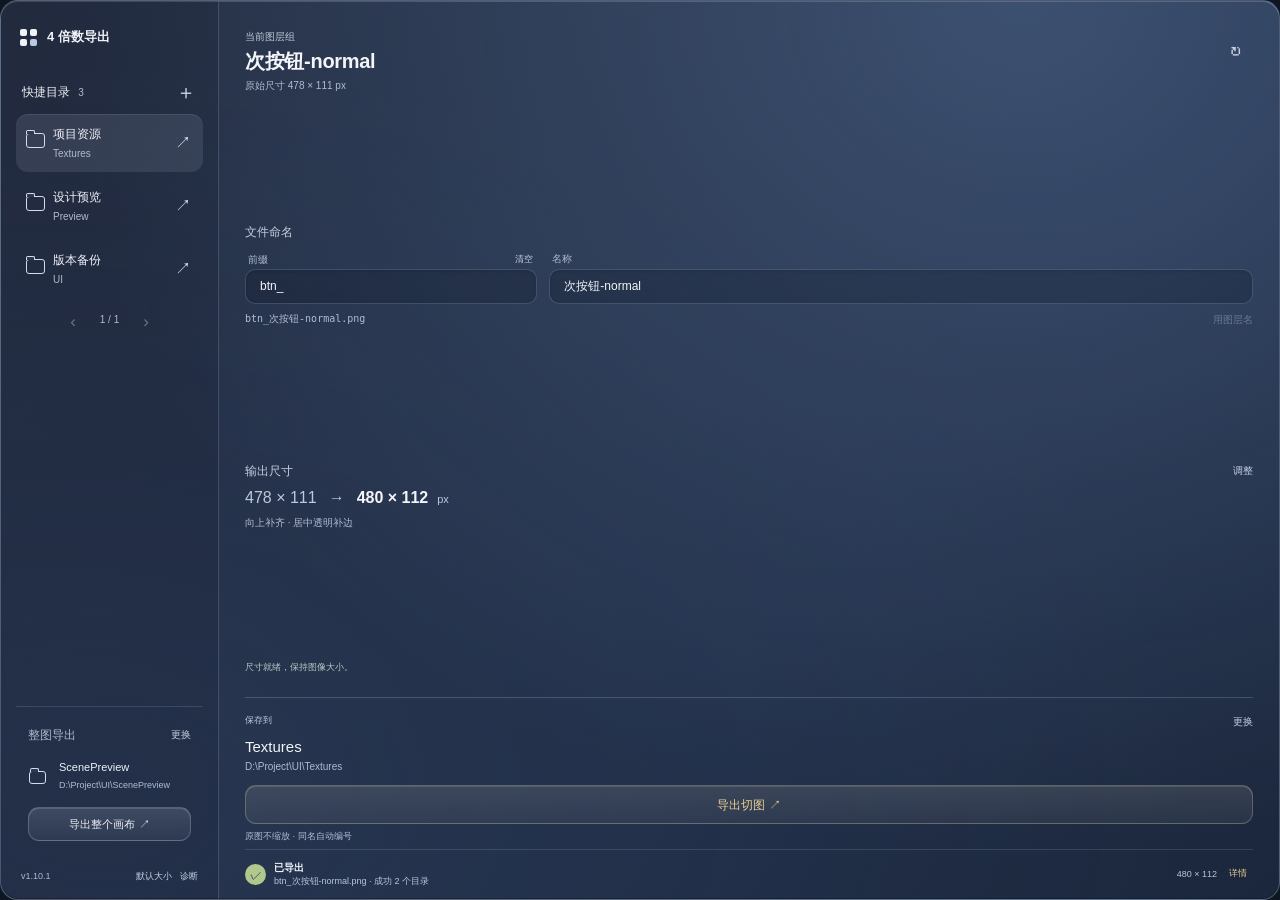
==== 界面预览.html @ 3871c394 "Import Windows Photoshop export plugin v1.10.1 and installation guide" ====
<!doctype html>
<html lang="zh-CN">
<head><meta charset="utf-8"><meta name="viewport" content="width=device-width,initial-scale=1">
<title>4 倍数导出 · 界面预览（示例数据）</title><style>
:root{--ink:#202530;--muted:#6a7281;--link:#52647d;--line:#e1e4e9;--white:#fff;--base:#f0f1f3}*{box-sizing:border-box}html,body{height:100%;width:100%;margin:0}body{font:12px/1.5 -apple-system,BlinkMacSystemFont,"Segoe UI","Microsoft YaHei",sans-serif;background:var(--base);color:var(--ink);overflow:hidden}button,input,select,textarea{font:inherit}button{border:0;cursor:pointer;color:inherit;transition:background .15s}button:disabled{opacity:.4;cursor:default}button:focus-visible,summary:focus-visible,input:focus,select:focus{outline:2px solid #92a2ba;outline-offset:2px}input:focus{background:#fff}button:hover:not(:disabled){background:#e9ecf0}[hidden]{display:none!important}h1,h2,p{margin:0}h2{font-size:12px;font-weight:600}.app{display:flex;height:100%;width:100%;background:linear-gradient(120deg,#f6f7f8,#eef0f2)}.sidebar{width:218px;flex:0 0 218px;display:flex;flex-direction:column;min-height:0;padding:22px 15px 12px;border-right:1px solid #e9ebee;background:rgba(255,255,255,.3)}.brand{display:flex;align-items:center;gap:10px;height:28px;margin-bottom:27px}.brand strong{font-size:13px}.brand-mark{display:grid;grid-template-columns:7px 7px;gap:3px;width:17px;flex-shrink:0;margin-left:4px}.brand-mark i{height:7px;border-radius:2px;background:#59606a}.brand-mark i:last-child{background:#8c99a1}.sidebar-heading{display:flex;justify-content:space-between;align-items:center;font-weight:600;margin:0 6px 9px}.sidebar-heading small{font-weight:400;color:var(--muted);font-size:10px;margin-left:5px}.icon-button{background:transparent;width:27px;height:27px;border-radius:50%;font-size:20px;line-height:24px;font-weight:300}.preset-list{min-height:0;overflow:hidden}.preset{position:relative;padding:9px 34px 9px 30px;border-radius:17px;margin-bottom:5px;min-height:58px}.preset:first-child,.preset.active{background:rgba(255,255,255,.9)}.preset:before,.folder-icon{content:"";display:block;width:17px;height:13px;border:1.5px solid #626b79;border-radius:3px;position:absolute;left:10px;top:19px}.preset:after,.folder-icon:after{content:"";position:absolute;width:7px;height:3px;left:0;top:-4px;border:1.5px solid #626b79;border-bottom:0;border-radius:2px 2px 0 0;background:#f5f6f7}.preset:after{left:10px;top:16px}.preset-row{display:block}.preset-name{display:block;width:100%;height:23px;min-width:0;padding:0;border:0;background:transparent;color:var(--ink);font-size:12px;font-weight:500;border-radius:3px}.preset-quick{position:absolute;right:7px;top:15px;width:28px;height:28px;border:1px solid #edf0f3;border-radius:50%;background:#fff;font-size:0}.preset-quick:after{content:"→";font-size:16px;color:#526072}.preset-remove{position:absolute;right:1px;top:-4px;width:17px;height:17px;border-radius:50%;background:#e5e8ed;color:#596575;font-size:12px;opacity:0}.preset:hover .preset-remove,.preset:focus-within .preset-remove,.preset-remove:focus{opacity:1}.preset-path{height:15px;font-size:10px;color:var(--muted);overflow:hidden;white-space:nowrap;text-overflow:ellipsis}.preset-empty{font-size:11px;color:var(--muted);padding:12px 6px}.preset-pages{display:flex;justify-content:center;align-items:center;height:25px;margin-top:4px;color:var(--muted);font-size:10px}.preset-pages button{height:23px;width:25px;border-radius:8px;background:transparent;font-size:17px}.preset-pages span{min-width:48px;text-align:center}.sidebar-bottom{margin-top:auto;flex-shrink:0;padding:13px 12px 12px;background:#fff;border-radius:23px}.canvas-destination-heading{display:flex;align-items:center;justify-content:space-between;margin-bottom:15px}.text-button{color:var(--link);background:transparent;padding:2px 0;font-size:10px;white-space:nowrap;border-radius:3px}.canvas-destination strong{display:block;font-size:11px;font-weight:500;overflow:hidden;text-overflow:ellipsis;white-space:nowrap}.folder-copy{display:flex;position:relative;align-items:center;gap:13px;min-width:0}.folder-copy>div{flex:1;min-width:0}.folder-copy .folder-icon{position:relative;top:auto;left:auto;flex:0 0 17px;margin:3px 1px 0}.canvas-destination p{font-size:9px;color:var(--muted);white-space:nowrap;text-overflow:ellipsis;overflow:hidden;margin-top:3px}.canvas-sidebar-export{display:block;width:100%;height:34px;border-radius:20px;margin-top:15px;background:#e9ebef;font-weight:600;font-size:11px;white-space:nowrap;overflow:hidden;text-overflow:ellipsis}footer{display:flex;align-items:center;gap:8px;font-size:9px;color:var(--muted);height:20px;margin-top:14px;padding:0 5px;flex-shrink:0}footer button:first-of-type{margin-left:auto}footer .text-button{font-size:9px}.workspace{display:flex;flex-direction:column;flex:1;min-width:0;min-height:0;overflow:hidden;padding:25px 0 0}.workspace-content{padding:0 26px;flex:1;min-height:0;overflow:visible}.source{position:relative;padding-right:40px}.source-meta{color:#535c6b;font-size:10px;height:20px;display:flex;align-items:center}.refresh-button{position:absolute;right:0;top:5px;width:34px;height:34px;border-radius:50%;background:#fff;font-size:23px;color:#586170;font-weight:300}.source h1{font-size:20px;font-weight:600;line-height:1.5;letter-spacing:-.3px;white-space:nowrap;overflow:hidden;text-overflow:ellipsis}#original{font-size:10px;color:var(--muted);margin-top:2px;white-space:nowrap;overflow:hidden;text-overflow:ellipsis}.filename-settings{margin-top:20px}.naming-fields{display:flex;gap:12px;margin-top:10px}.prefix-field{flex:0 0 29%;min-width:0}.name-field{flex:1;min-width:0}.field-label-row{display:flex;justify-content:space-between;align-items:center;height:18px}.naming-fields label{display:block;color:var(--muted);font-size:10px;margin:0 3px 3px}.field-label-row label{margin-bottom:0}.field-label-row .text-button{font-size:9px;margin-right:4px;padding:0}.naming-fields input{width:100%;height:34px;border:0;border-radius:24px;background:#fff;padding:6px 14px;color:var(--ink);font-size:12px}.naming-fields input::placeholder{font-size:10px;color:#7c8490}.filename-preview{display:flex;align-items:center;gap:8px;min-width:0;height:25px;margin-top:3px}.filename-preview strong{font:10px/1.4 Consolas,monospace;font-weight:400;color:#747d8d;white-space:nowrap;text-overflow:ellipsis;overflow:hidden;min-width:0;flex:1}.size-card{margin-top:15px;position:relative}.card-heading{display:flex;justify-content:space-between;align-items:center}.size-summary{display:flex;align-items:baseline;gap:9px;margin-top:6px;white-space:nowrap;font-size:15px;font-variant-numeric:tabular-nums}.size-summary>span{color:var(--muted)}.size-summary>span:last-child{font-size:11px}.size-summary strong{font-weight:600}.size-arrow{padding:0 3px}.size-note{color:var(--muted);font-size:10px;margin-top:5px}.size-settings summary{list-style:none;cursor:pointer;color:var(--link);font-size:10px}.size-settings summary::-webkit-details-marker{display:none}.size-editor{position:absolute;right:0;top:24px;width:260px;max-width:100%;padding:15px;background:#fff;border:1px solid var(--line);border-radius:17px;box-shadow:0 10px 30px #303c5026;z-index:20}.dimensions{display:flex;align-items:center;gap:10px}.dimensions label{flex:1;min-width:0}.dimensions label span{display:block;font-size:10px;color:var(--muted);margin-bottom:4px}.dimensions input{width:100%;height:30px;padding:4px 8px;border:1px solid var(--line);border-radius:8px;background:#f7f8fa;color:var(--ink)}.size-tools{display:flex;align-items:center;justify-content:space-between;margin-top:12px;font-size:10px;color:var(--muted)}.pill-button{background:#edf0f3;border-radius:12px;padding:5px 8px;color:var(--link);font-size:10px}.size-tools select{border:1px solid var(--line);border-radius:6px;background:#fff;color:var(--ink);height:25px;font-size:10px}#padding{font-size:9px;color:var(--muted);margin-top:10px}.manual-export{width:100%;height:29px;margin-top:10px;border-radius:15px;background:#e8ebf0;font-size:10px}.status{height:17px;line-height:17px;font-size:9px;color:var(--muted);white-space:nowrap;overflow:hidden;text-overflow:ellipsis;margin-top:6px}.status.error{color:#a04454}.status.warning{color:#8a692c}.status.working{color:#526b91}.status.ok{color:#5a6e62}.action-dock{position:relative;flex:0 0 auto;background:#e7e9ed;border-radius:28px 28px 0 0;padding:16px 25px 0;margin-top:12px}.action-heading{display:flex;align-items:center;gap:10px;margin-bottom:10px}.action-heading h2{font-size:14px}.action-heading>span{font-size:10px;color:var(--muted)}.destination{padding:10px 16px 12px;border-radius:19px;background:#fff;margin-bottom:9px}.destination-heading{display:flex;align-items:center;justify-content:space-between;font-size:9px;margin-bottom:5px}.destination strong{font-size:12px;font-weight:500;display:block;white-space:nowrap;overflow:hidden;text-overflow:ellipsis}#directory{font-size:10px;color:var(--muted);white-space:nowrap;overflow:hidden;text-overflow:ellipsis;margin-top:1px}.primary{display:block;width:100%;height:36px;border:1px solid #d8dce2;border-radius:23px;background:#fff;color:#202735;font-weight:600;font-size:12px;box-shadow:0 2px 4px #27344b07}.export-note{text-align:center;color:var(--muted);height:26px;line-height:26px;font-size:9px}.feedback-slot{position:relative;height:49px;margin:0 -25px;flex-shrink:0;border-radius:25px 25px 0 0;background:#fff}.feedback-placeholder{position:absolute;inset:0;display:flex;align-items:center;justify-content:center;color:var(--muted);font-size:10px}.report:not([hidden])~.feedback-placeholder{display:none}.report{position:absolute;inset:0;padding:10px 20px;border-radius:25px 25px 0 0;background:#fff}.report-header{display:flex;align-items:center;height:29px;padding-right:36px;gap:8px;min-width:0}.report-icon{height:21px;width:21px;flex:0 0 21px;border-radius:50%;background:#83a16e;color:#fff;display:flex;align-items:center;justify-content:center;font-size:12px}.report-heading{flex:1;min-width:0}.report-heading h2{font-size:10px;font-weight:600;line-height:14px}.report-heading p{font-size:9px;color:var(--muted);overflow:hidden;text-overflow:ellipsis;white-space:nowrap;line-height:13px}.report-size{font-size:9px;color:var(--muted);white-space:nowrap}.report-details-button{position:absolute;right:15px;top:16px;color:var(--link);font-size:9px;background:transparent}.report.error .report-icon{background:#b86876}.report.partial .report-icon{background:#ac9158}.report-list{position:absolute;left:10px;right:10px;bottom:calc(100% + 8px);max-height:220px;overflow-y:auto;padding:10px 14px;background:#fff;border:1px solid var(--line);border-radius:16px;box-shadow:0 8px 30px #27354c24;z-index:30}.report-item{display:flex;align-items:center;padding:8px 0;border-bottom:1px solid var(--line);gap:7px}.report-item:last-child{border:0}.report-item-copy{min-width:0;flex:1}.report-item-icon{color:#668355}.report-file,.report-path{font-size:10px;color:var(--ink);white-space:nowrap;overflow:hidden;text-overflow:ellipsis}.report-path{font-size:9px;color:var(--muted);margin-top:2px}.failed .report-item-icon,.failed .report-file{color:#a14d5f}.report-open{font-size:9px;white-space:nowrap;border-radius:8px;background:#eef0f3;padding:4px 6px;color:var(--link)}#debug{position:absolute;left:10px;right:10px;bottom:calc(100% + 8px);width:calc(100% - 20px);height:180px;padding:12px;border:1px solid var(--line);border-radius:13px;background:#fff;color:var(--ink);font:10px/1.5 Consolas,monospace;z-index:40}::-webkit-scrollbar{width:4px}::-webkit-scrollbar-thumb{background:#c6cdd7;border-radius:4px}
@media(max-width:650px){.sidebar{width:175px;flex-basis:175px;padding:18px 10px 10px}.workspace-content{padding:0 18px}.workspace{padding-top:20px}.action-dock{padding-left:18px;padding-right:18px}.feedback-slot{margin-left:-18px;margin-right:-18px}.brand{gap:7px}.brand strong{font-size:12px}.size-summary{font-size:14px;gap:6px}.canvas-dock{padding:12px 10px}.report-size{display:none}.report{padding-left:14px}.naming-fields{gap:8px}.filename-preview strong{font-size:9px}}
@media(max-width:480px){.sidebar{width:137px;flex-basis:137px;padding:14px 7px 8px}.brand{margin-bottom:20px;gap:6px}.brand strong{font-size:10px}.brand-mark{grid-template-columns:6px 6px;gap:2px;width:14px;margin-left:0}.brand-mark i{height:6px}.sidebar-heading{font-size:11px;margin-left:4px;margin-right:0}.preset{padding-left:24px;padding-right:28px}.preset:before{left:5px;width:14px}.preset:after{left:5px}.preset-name{font-size:10px}.preset-quick{right:2px;width:24px;height:24px;top:17px}.preset-path{font-size:9px}.canvas-dock{padding:11px 8px;border-radius:18px}.canvas-destination-heading{margin-bottom:10px}.canvas-destination-heading h2{font-size:10px}.canvas-destination strong{font-size:10px}.canvas-destination .folder-icon{display:none}.canvas-sidebar-export{font-size:9px;height:31px;margin-top:10px}.canvas-destination p{font-size:8px}footer{gap:5px;font-size:8px;padding:0}footer .text-button{font-size:8px}.workspace-content{padding:0 13px}.workspace{padding-top:17px}.source h1{font-size:16px}.source{padding-right:24px}.source-meta{font-size:9px}.refresh-button{width:26px;height:26px;font-size:19px}.naming-fields{gap:7px}.naming-fields input{padding:6px 10px;font-size:11px}.filename-preview .text-button{font-size:9px}.size-summary{font-size:13px;gap:4px}.size-summary>span:last-child{font-size:9px}.size-arrow{padding:0}.action-dock{padding-left:13px;padding-right:13px;border-radius:23px 23px 0 0}.destination{padding:9px 11px;border-radius:16px}.feedback-slot{margin-left:-13px;margin-right:-13px}.report-icon{display:none}.report-header{gap:0;padding-right:25px}.report-details-button{right:10px}.folder-copy{gap:8px}}
@media(max-height:580px){.workspace{padding-top:14px}.brand{margin-bottom:15px}.filename-settings{margin-top:13px}.size-card{margin-top:10px}.action-dock{padding-top:12px;margin-top:5px}.action-heading{margin-bottom:7px}.destination{padding-top:7px;padding-bottom:9px;margin-bottom:7px}.export-note{height:21px;line-height:21px}.feedback-slot{height:43px}.report{padding-top:7px;padding-bottom:7px}.report-details-button{top:13px}.sidebar{padding-top:14px}.preset{min-height:53px;padding-top:6px;padding-bottom:6px;margin-bottom:3px}.preset-quick{top:12px}.preset:before{top:16px}.preset:after{top:13px}footer{margin-top:8px}.canvas-destination-heading{margin-bottom:9px}.canvas-sidebar-export{margin-top:10px}.naming-fields{margin-top:6px}.filename-preview{height:22px}.status{margin-top:3px}}
@media(prefers-reduced-motion:reduce){button{transition:none}}
/* Keep the settings popover independent of its compact disclosure label. */
.size-settings{position:relative}.size-editor{width:250px;max-width:none;top:24px}.preset{padding-right:37px}
.preset{padding-left:37px}
@media(max-width:480px){.preset{padding-left:28px}}
@media(max-height:580px){.filename-settings{margin-top:8px}.naming-fields input{height:30px}.size-card{margin-top:7px}}
/* Closed settings never participate in scroll overflow in older Chromium. */
.size-settings:not([open]) .size-editor{display:none}
/* Photoshop 2019 uses Chromium 61: use explicit spacing and edge offsets. */
.brand,.folder-copy,.naming-fields,.filename-preview,.size-summary,.dimensions,.report-header,.report-item,.action-heading,footer{gap:0}
.brand-mark{margin-right:10px}.folder-copy .folder-icon{margin-right:13px}.name-field{margin-left:12px}.filename-preview .text-button{margin-left:8px}.size-summary>*+*{margin-left:9px}.dimensions>span{margin:0 10px}.report-header>*+*{margin-left:8px}.report-item>*+*{margin-left:7px}.action-heading>span{margin-left:10px}footer>*+*{margin-left:8px}.report,.feedback-placeholder{top:0;right:0;bottom:0;left:0}button:focus,summary:focus{outline:2px solid #92a2ba;outline-offset:2px}button:focus:not(:focus-visible),summary:focus:not(:focus-visible){outline:none}
@media(max-width:650px){.brand-mark{margin-right:7px}.name-field{margin-left:8px}.size-summary>*+*{margin-left:6px}}
@media(max-width:480px){.brand-mark{margin-right:6px}.name-field{margin-left:7px}.size-summary>*+*{margin-left:4px}.folder-copy .folder-icon{margin-right:8px}.report-header>*+*{margin-left:0}footer>*+*{margin-left:5px}}


/* v1.10 — Nocturne glass. One shared shell, no separate export card.
   The static light wells are the Photoshop 2019 fallback. Backdrop filtering
   enhances only small overlay surfaces when the host supports it. */
:root{--ink:#f0f2f7;--muted:#b0bbcf;--link:#c3cee0;--line:rgba(209,223,248,.15);--white:rgba(255,255,255,.07);--base:#111827;--gold:#ecd092}
body{color:var(--ink);background:#0e1523;color-scheme:dark}
.app{position:relative;isolation:isolate;overflow:hidden;border:1px solid rgba(211,225,250,.25);border-radius:18px;background:radial-gradient(ellipse at 80% 0%,rgba(108,141,187,.36),transparent 67%),radial-gradient(ellipse at 8% 88%,rgba(63,86,126,.19),transparent 65%),linear-gradient(135deg,#252f43,#202d46 65%,#1b273c);box-shadow:inset 0 1px 0 rgba(239,244,255,.17),inset 0 -1px 0 rgba(0,0,0,.28)}
.sidebar{background:rgba(9,15,27,.12);border-right:1px solid rgba(205,222,249,.18);box-shadow:none;border-radius:0}
.brand-mark i{background:#f0f2f7}.brand-mark i:last-child{background:#bac9df}
h2{font-weight:500}.sidebar-heading{font-weight:500}.icon-button{color:#d2dbeb}
.preset{border-radius:12px}.preset:first-child,.preset.active{background:rgba(222,232,252,.10);box-shadow:inset 0 1px 0 rgba(229,238,255,.09)}
.preset-name{color:var(--ink)}.preset-path{color:#b0bbcf}.preset-quick{background:transparent;border-color:transparent}.preset-quick:after{content:"↗";color:#dce5f3}
.preset:before,.folder-icon{border-color:#d2dced}.preset:after,.folder-icon:after{border-color:#d2dced;background:#2c384f}
.preset-remove{background:#44516a;color:#e7ecf6}
.preset-pages button{color:#d6dfef;background:transparent}
.sidebar-bottom{background:transparent;box-shadow:none;border:0;border-top:1px solid var(--line);border-radius:0;padding-top:18px}
.canvas-destination-heading h2{color:var(--muted)}.canvas-destination strong{color:#edf1f8}.canvas-destination p{color:var(--muted)}
.canvas-sidebar-export{border-radius:11px;background:linear-gradient(180deg,rgba(231,238,253,.14),rgba(220,232,251,.06));border:1px solid rgba(223,235,255,.22);box-shadow:inset 0 1px 0 rgba(248,251,255,.12);color:#eef1f8;font-weight:500}
.text-button{color:var(--link)}.text-button:hover:not(:disabled){background:transparent;color:#fff;text-decoration:underline}
.source-meta{color:#c1cadb}.source h1{color:#f4f5f8;font-weight:600}.refresh-button{background:transparent;color:#c6d0e3;border:0;box-shadow:none}
.filename-settings{margin-top:28px}.size-card{margin-top:22px}.naming-fields label{color:var(--muted)}
.naming-fields input{height:35px;border:1px solid rgba(208,224,250,.18);border-radius:10px;background:rgba(7,14,28,.22);color:#f3f5fa;box-shadow:inset 0 1px 3px rgba(4,8,18,.1)}
.naming-fields input:focus{background:rgba(7,14,28,.32)}.naming-fields input::placeholder{color:#a8b4ca}
.filename-preview strong{color:#b0bed4}.size-card h2,.filename-settings h2{color:#c5cedf}.size-summary{font-size:16px}.size-summary strong{color:#f4f5f9}.size-summary>span{color:#bdc8db}
.size-editor{background:#2b374d;border-color:rgba(209,224,250,.23);box-shadow:0 12px 30px rgba(3,7,16,.4),inset 0 1px 0 rgba(240,246,255,.13)}
.dimensions input{background:#202c42;color:#f1f3f9;border-color:rgba(207,223,250,.2)}.size-tools select{background:#26344b;color:#f1f3f8;border-color:rgba(207,223,250,.2)}
.pill-button,.manual-export{background:rgba(230,239,255,.1);color:#e0e7f4;border:1px solid rgba(222,234,255,.15)}
.status{color:#b5c0d4}.status.ok{color:#b7c6c1}.status.warning{color:#edcf8d}.status.error{color:#ffb8be}.status.working{color:#bdcfea}
/* The dock is separated by a line, never a rounded enclosing container. */
.action-dock{margin:12px 26px 0;padding:14px 0 0;background:transparent;border:0;border-top:1px solid rgba(209,223,248,.20);border-radius:0;box-shadow:none}
.action-heading{display:none}.destination{padding:0 0 11px;background:transparent;border:0;border-radius:0;box-shadow:none;margin-bottom:0}.destination-heading{color:#c1cbde}
.destination .folder-copy>.folder-icon{display:none}.destination strong{font-size:15px;color:#f2f4f8}.destination #directory{color:#b0bbd1}
.primary{height:39px;border-radius:11px;background:linear-gradient(180deg,rgba(237,226,202,.12),rgba(222,218,206,.065));border:1px solid rgba(230,214,176,.27);box-shadow:inset 0 1px 0 rgba(250,241,219,.12);color:var(--gold);font-weight:500}
.primary:hover:not(:disabled){background:rgba(231,213,168,.17);border-color:rgba(236,217,175,.45)}
.export-note{color:#b1bed4;height:25px;line-height:25px;text-align:left}
.feedback-slot{height:50px;margin:0;border-radius:0;background:transparent;border-top:1px solid var(--line)}
.report{border-radius:0;background:transparent;padding:10px 0;box-shadow:none}.report-icon{background:#b2c78d;color:#253648}.report-heading h2{color:#f0f3f9}.report-heading p{color:#bac5d8}.report-size{color:#b8c4d8}.report-details-button{right:0;color:var(--gold)}.feedback-placeholder{color:#b0bbcf}
.report-list{background:#29354a;border-color:rgba(207,225,253,.25);box-shadow:0 10px 35px rgba(1,5,12,.5)}.report-file{color:#f2f4fa}.report-path{color:#bdc9dd}.report-open{background:#3b4860;color:#dce5f5}.failed .report-file,.failed .report-item-icon{color:#ffb8c1}#debug{background:#202c40;border-color:rgba(210,226,250,.3);color:#e2e8f3}
.report.error .report-icon{background:#d99ba6;color:#35202a}.report.partial .report-icon{background:#dbc18c;color:#3a3021}
button:hover:not(:disabled){background-color:rgba(235,241,255,.10)}.text-button:hover:not(:disabled){background:transparent}
button:focus,summary:focus,input:focus,select:focus{outline-color:#c5d2e8}
@supports ((backdrop-filter:blur(30px)) or (-webkit-backdrop-filter:blur(30px))){.size-editor,.report-list{-webkit-backdrop-filter:blur(30px);backdrop-filter:blur(30px)}}
@media(max-width:650px){.action-dock{margin-left:18px;margin-right:18px;padding-left:0;padding-right:0}.feedback-slot{margin-left:0;margin-right:0}.size-summary{font-size:14px}}
@media(max-width:480px){.action-dock{margin-left:13px;margin-right:13px;border-radius:0;padding-left:0;padding-right:0}.destination{padding-left:0;padding-right:0}.feedback-slot{margin-left:0;margin-right:0}.size-summary{font-size:13px}.report{padding-left:0;padding-right:0}.app{border-radius:12px}}
@media(max-height:580px){.filename-settings{margin-top:8px}.size-card{margin-top:7px}.naming-fields input{height:30px}.action-dock{padding-top:10px;margin-top:5px}.destination{padding-top:0;padding-bottom:9px}.export-note{height:21px;line-height:21px}.feedback-slot{height:43px}.report{padding-top:7px;padding-bottom:7px}.canvas-dock{padding-top:12px}}
/* Distribute free height between sections instead of leaving a blank middle. */
.workspace-content{display:flex;flex-direction:column;justify-content:space-between;padding-bottom:8px}
.workspace-content>.source,.workspace-content>.filename-settings,.workspace-content>.size-card,.workspace-content>.status{flex-shrink:0}
.filename-settings,.size-card{margin-top:0}.status{margin-top:0}
</style></head>
<body><div class="app">
<aside class="sidebar" aria-label="快捷导出目录">
 <div class="brand"><div class="brand-mark" aria-hidden="true"><i></i><i></i><i></i><i></i></div><strong>4 倍数导出</strong></div>
 <div class="sidebar-heading"><span>快捷目录 <small id="presetCount">0</small></span><button id="addPreset" class="icon-button" title="添加快捷导出目录" aria-label="添加快捷导出目录">＋</button></div>
 <div id="presets" class="preset-list"></div>
 <div class="preset-pages"><button id="presetPrev" aria-label="上一页">‹</button><span id="presetPage">1 / 1</span><button id="presetNext" aria-label="下一页">›</button></div>
 <div class="sidebar-bottom canvas-dock">
  <section class="canvas-destination"><div class="canvas-destination-heading"><h2>整图导出</h2><button id="canvasFolder" class="text-button">＋ 添加</button></div><div class="folder-copy"><span class="folder-icon" aria-hidden="true"></span><div><strong id="canvasDirectoryName">先添加目录</strong><p id="canvasDirectory">与切图目录独立</p></div></div></section>
  <button id="canvas" class="canvas-sidebar-export" title="导出整个画布到上方目录" disabled>导出整个画布 ↗</button>
 </div>
 <footer><span>v1.10.1</span><button id="restoreSize" class="text-button" title="恢复 760 × 620 的窗口内容尺寸">默认大小</button><button id="diagnose" class="text-button">诊断</button></footer>
</aside>
<main class="workspace">
 <div class="workspace-content">
  <section class="source"><div class="source-meta"><span>当前<span id="kind">选择对象</span></span><button id="refresh" class="refresh-button" title="重新检测尺寸" aria-label="重新检测尺寸">↻</button></div><h1 id="name">选择一个图层</h1><p id="original">请选择图层 / 图层组 / 画板</p></section>
  <section class="filename-settings"><h2>文件命名</h2><div class="naming-fields"><div class="prefix-field"><div class="field-label-row"><label for="prefix">前缀</label><button id="clearPrefix" class="text-button">清空</button></div><input id="prefix" type="text" maxlength="32" placeholder="可留空" autocomplete="off" spellcheck="false"></div><div class="name-field"><label for="exportName">名称</label><input id="exportName" type="text" maxlength="120" placeholder="导出名称" autocomplete="off" spellcheck="false" disabled></div></div><div class="filename-preview"><strong id="fileName">选择对象后显示文件名</strong><button id="resetName" class="text-button" disabled>用图层名</button></div></section>
  <section class="size-card"><div class="card-heading"><h2>输出尺寸</h2><details class="size-settings"><summary>调整</summary><div class="size-editor"><div class="dimensions"><label><span>宽度</span><input id="width" type="number" min="1" max="30000" step="1" placeholder="—" aria-label="自定义导出宽度"></label><span>×</span><label><span>高度</span><input id="height" type="number" min="1" max="30000" step="1" placeholder="—" aria-label="自定义导出高度"></label></div><div class="size-tools"><button id="align" class="pill-button" disabled>向上补齐 ↗</button><label>位置 <select id="anchor" aria-label="补边位置"><option value="center">居中</option><option value="topLeft">左上角</option></select></label></div><p id="padding">可自定义尺寸，新增区域透明。</p><button id="export" class="manual-export" disabled>按填写尺寸导出 ↗</button></div></details></div><div class="size-summary"><span id="sourceSize">— × —</span><span class="size-arrow">→</span><strong id="targetSize">— × —</strong><span>px</span></div><p class="size-note">向上补齐 · 居中透明补边</p></section>
  <div id="status" class="status" role="status" aria-live="polite">正在启用自动识别…</div>
 </div>
 <div class="action-dock"><div class="action-heading"><h2>准备导出</h2><span>PNG</span></div>
  <section class="destination"><div class="destination-heading"><span>保存到</span><button id="folder" class="text-button">更换</button></div><div class="folder-copy"><span class="folder-icon" aria-hidden="true"></span><div><strong id="directoryName">先选择导出目录</strong><p id="directory">尚未选择目录</p></div></div></section>
  <button id="quick" class="primary" disabled>导出切图 ↗</button><p class="export-note">原图不缩放 · 同名自动编号</p>
  <div class="feedback-slot"><section id="report" class="report" hidden aria-live="polite"><div class="report-header"><span id="reportIcon" class="report-icon">✓</span><div class="report-heading"><h2 id="reportTitle">已导出</h2><p id="reportSummary"></p></div><span id="reportSize" class="report-size"></span></div><button id="reportDetails" class="report-details-button" disabled>详情</button><div id="reportList" class="report-list" hidden></div></section><span class="feedback-placeholder">导出结果将在这里显示</span></div>
  <p id="result" hidden></p><textarea id="debug" hidden readonly aria-label="诊断信息，可按 Ctrl+C 复制"></textarea>
 </div>
</main></div><script>(function(){var exports={};
'use strict';

exports.baseName=function(name){
  var s=String(name||'image').replace(/[\\\/:*?"<>|\x00-\x1f]/g,'_').replace(/[. ]+$/g,'');
  if(/^(con|prn|aux|nul|com[1-9]|lpt[1-9])(?:\.|$)/i.test(s)){s='_'+s;}
  s=s.slice(0,120);if(/[\uD800-\uDBFF]$/.test(s)){s=s.slice(0,-1);}
  return s.replace(/[. ]+$/g,'')||'image';
};

// Preview and saving share the same sanitization for the complete name.
exports.normalizeName=function(value){
  return String(value||'').replace(/^\s+|\s+$/g,'').replace(/\.png$/i,'').replace(/\s+$/g,'');
};
exports.nameFor=function(prefix,layerName){
  return exports.baseName(String(prefix||'')+String(layerName||'image'));
};

// Reserve filenames exclusively, so existing exports can never be overwritten.
exports.save=function(fs,path,png,directory,name,data){
  if(!directory||!fs.existsSync(directory)||!fs.statSync(directory).isDirectory()){
    throw new Error('导出目录不可用，请重新选择目录。');
  }
  var measured=png.parse(data),base=exports.baseName(name),file,fd=null,n;
  for(n=1;n<=10000;n++){
    file=path.join(directory,base+(n===1?'':'-'+n)+'.png');
    try{fd=fs.openSync(file,'wx');break;}catch(e){if(e.code!=='EEXIST'){throw e;}}
  }
  if(fd===null){throw new Error('同名文件太多，请清理目录或修改对象名称。');}
  try{fs.writeFileSync(fd,data);fs.fsyncSync(fd);fs.closeSync(fd);fd=null;}
  catch(e){if(fd!==null){try{fs.closeSync(fd);}catch(ignore){}}try{fs.unlinkSync(file);}catch(ignore2){}throw e;}
  return {path:file,width:measured.width,height:measured.height};
};

window.Align4PreviewFiles=exports;}());
(function(){
  var $=function(id){return document.getElementById(id);},pageIndex=0,pageSize=window.innerHeight>=580?3:2,dirs=[{name:'项目资源',path:'D:\\Project\\UI\\Textures',checked:true},{name:'设计预览',path:'D:\\Design\\Preview',checked:true},{name:'版本备份',path:'D:\\Archive\\UI',checked:false}];
  $('kind').textContent='图层组';$('name').textContent='次按钮-normal';$('exportName').value='次按钮-normal';$('exportName').disabled=false;$('original').textContent='原始尺寸 478 × 111 px';$('width').value=480;$('height').value=112;$('directory').textContent=dirs[0].path;$('directory').title=dirs[0].path;$('directoryName').textContent='Textures';$('quick').textContent='导出切图 ↗';
  $('status').textContent='尺寸就绪，保持图像大小。';$('status').className='status ok';$('padding').textContent='透明留白：左 1 / 右 1 / 上 0 / 下 1 px。';
  var canvasDir='D:\\Project\\UI\\ScenePreview';function canvasFolder(){$('canvasDirectoryName').textContent=canvasDir.split('\\').pop();$('canvasDirectory').textContent=canvasDir;$('canvasDirectory').title=canvasDir;$('canvasFolder').textContent='更换';}canvasFolder();
  $('prefix').value='btn_';
  function sizeSummary(){$('sourceSize').textContent='478 × 111';$('targetSize').textContent=Math.ceil(Math.max(478,Number($('width').value)||0)/4)*4+' × '+Math.ceil(Math.max(111,Number($('height').value)||0)/4)*4;}sizeSummary();$('width').oninput=$('height').oninput=sizeSummary;
  function previewName(){var value=window.Align4PreviewFiles.normalizeName($('exportName').value),name=value?window.Align4PreviewFiles.nameFor($('prefix').value,value)+'.png':'';$('fileName').textContent=name||'请填写导出名称';$('fileName').title=name+'；同名文件保留并自动追加编号。';$('clearPrefix').disabled=!$('prefix').value;$('resetName').disabled=$('exportName').value==='次按钮-normal';count();return name;}
  $('prefix').oninput=$('prefix').onchange=previewName;$('clearPrefix').onclick=function(){$('prefix').value='';previewName();};previewName();
  function count(){var hasName=!!window.Align4PreviewFiles.normalizeName($('exportName').value);$('presetCount').textContent=dirs.length;$('canvas').disabled=!canvasDir;$('presetPrev').disabled=pageIndex===0;$('presetNext').disabled=pageIndex>=Math.ceil(dirs.length/pageSize)-1;$('presetPage').textContent=(pageIndex+1)+' / '+Math.max(1,Math.ceil(dirs.length/pageSize));$('quick').disabled=!dirs.length||!hasName;$('export').disabled=!dirs.length||!hasName;Array.prototype.forEach.call(document.querySelectorAll('.preset-quick'),function(button){button.disabled=!hasName;});}
  function render(){
    $('presets').innerHTML='';
    pageIndex=Math.min(pageIndex,Math.max(0,Math.ceil(dirs.length/pageSize)-1));dirs.slice(pageIndex*pageSize,(pageIndex+1)*pageSize).forEach(function(d){
      var card=document.createElement('div'),top=document.createElement('div'),name=document.createElement('input'),button=document.createElement('button'),remove=document.createElement('button'),path=document.createElement('p');
      card.className='preset';top.className='preset-row';name.type='text';name.className='preset-name';name.value=d.name;button.className='preset-quick';button.textContent='一键导出 ↗';remove.className='preset-remove';remove.textContent='×';path.className='preset-path';path.textContent=d.path.split('\\').pop();path.title=d.path;
      name.onchange=function(){d.name=name.value;};button.onclick=function(){exportDemo([d]);};remove.onclick=function(){dirs=dirs.filter(function(p){return p!==d;});render();};
      [name,button,remove].forEach(function(e){top.appendChild(e);});card.appendChild(top);card.appendChild(path);$('presets').appendChild(card);
    });count();
  }
  function report(list,fileName,canvas){
    fileName=fileName||previewName();$('report').hidden=false;$('report').className='report success';$('reportTitle').textContent=canvas?'整图已导出':'已导出';$('reportIcon').textContent='✓';$('reportSummary').textContent=fileName+' · 成功 '+list.length+' 个目录';$('reportSize').textContent=canvas?'3840 × 2160':$('width').value+' × '+$('height').value;$('reportList').innerHTML='';$('reportList').hidden=true;$('reportDetails').disabled=false;$('reportDetails').textContent='详情';
    list.forEach(function(d){
      var item=document.createElement('div'),icon=document.createElement('span'),copy=document.createElement('div'),file=document.createElement('p'),location=document.createElement('p'),open=document.createElement('button');
      item.className='report-item';icon.className='report-item-icon';icon.textContent='✓';copy.className='report-item-copy';file.className='report-file';file.textContent=fileName;location.className='report-path';location.textContent=d.path+'\\'+fileName;location.title=location.textContent;open.className='report-open';open.textContent='打开 ↗';open.onclick=function(){$('status').textContent='这是界面预览，未写入真实文件。';};
      copy.appendChild(file);copy.appendChild(location);item.appendChild(icon);item.appendChild(copy);item.appendChild(open);$('reportList').appendChild(item);
    });
  }
  function align(){$('width').value=Math.ceil(Math.max(478,Number($('width').value)||0)/4)*4;$('height').value=Math.ceil(Math.max(111,Number($('height').value)||0)/4)*4;sizeSummary();}
  function exportDemo(list,canvas){
    var fileName=previewName();if(canvas&&!fileName){fileName=window.Align4PreviewFiles.nameFor($('prefix').value,'场景预览')+'.png';}if(!fileName){return;}if(!canvas){align();}$('canvas').disabled=true;$('exportName').disabled=true;$('resetName').disabled=true;$('prefix').disabled=true;$('clearPrefix').disabled=true;$('status').className='status working';$('status').textContent=canvas?'正在模拟导出整个画布…':'正在模拟保存到 '+list.length+' 个目录…';$('quick').textContent='导出中…';
    setTimeout(function(){report(list,fileName,canvas);$('exportName').disabled=false;$('prefix').disabled=false;previewName();$('status').className='status ok';$('status').textContent=canvas?'整图预览完成，未写入真实文件。':'界面预览完成，未写入真实文件。';$('quick').textContent='导出切图 ↗';},450);
  }
  ['quick','export','align','refresh','folder','addPreset'].forEach(function(id){$(id).disabled=false;});
  $('quick').onclick=function(){exportDemo([dirs[0]]);};$('export').onclick=function(){exportDemo([dirs[0]]);};$('align').onclick=align;
  $('exportName').oninput=$('exportName').onchange=previewName;$('resetName').onclick=function(){$('exportName').value='次按钮-normal';previewName();};
  $('canvas').onclick=function(){exportDemo([{name:'整图预览',path:canvasDir}],true);};$('canvasFolder').onclick=function(){canvasDir='D:\\Export\\ScenePreview';canvasFolder();$('status').textContent='已模拟更换整图目录；切图目录不变。';};
  $('folder').onclick=$('addPreset').onclick=function(){$('status').textContent='安装插件后，可选择真实目录；此页面仅预览界面。';};$('refresh').onclick=function(){$('status').textContent='示例对象：次按钮-normal · 478 × 111 px';};$('diagnose').onclick=function(){$('debug').hidden=!$('debug').hidden;$('debug').value='界面预览，未连接 Photoshop。';};
  $('reportDetails').onclick=function(){$('reportList').hidden=!$('reportList').hidden;$('reportDetails').textContent=$('reportList').hidden?'详情':'收起';};$('restoreSize').onclick=function(){$('status').textContent='预览默认尺寸：760 × 620。';};
  $('presetPrev').onclick=function(){pageIndex--;render();};$('presetNext').onclick=function(){pageIndex++;render();};window.addEventListener('resize',function(){pageSize=window.innerHeight>=580?3:2;render();});
  render();report(dirs.slice(0,2));
}());
</script></body></html>
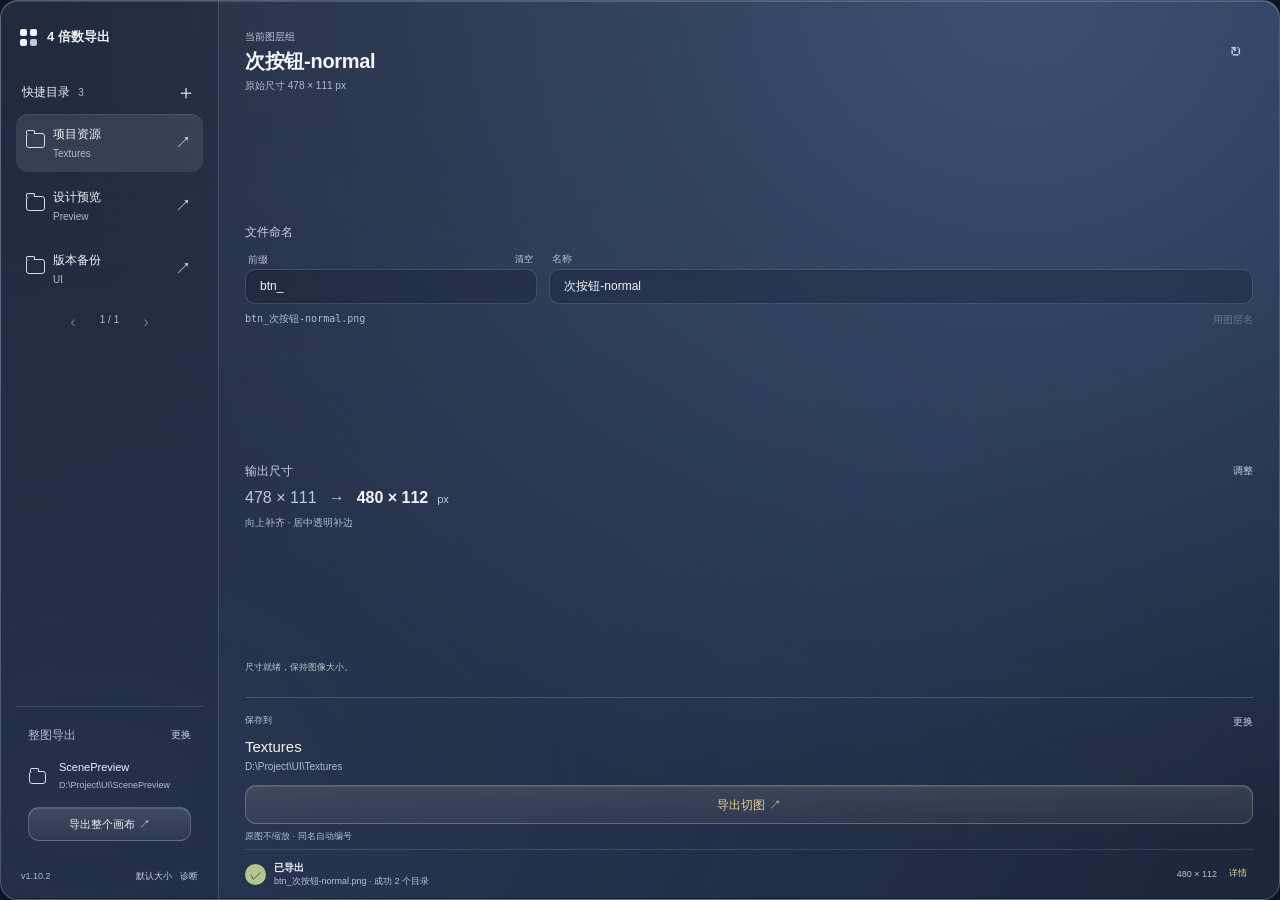
==== commit 8d4e3e5a: "Fix export name binding after layer selection changes" ====
--- a/界面预览.html
+++ b/界面预览.html
@@ -80,7 +80,7 @@
   <section class="canvas-destination"><div class="canvas-destination-heading"><h2>整图导出</h2><button id="canvasFolder" class="text-button">＋ 添加</button></div><div class="folder-copy"><span class="folder-icon" aria-hidden="true"></span><div><strong id="canvasDirectoryName">先添加目录</strong><p id="canvasDirectory">与切图目录独立</p></div></div></section>
   <button id="canvas" class="canvas-sidebar-export" title="导出整个画布到上方目录" disabled>导出整个画布 ↗</button>
  </div>
- <footer><span>v1.10.1</span><button id="restoreSize" class="text-button" title="恢复 760 × 620 的窗口内容尺寸">默认大小</button><button id="diagnose" class="text-button">诊断</button></footer>
+ <footer><span>v1.10.2</span><button id="restoreSize" class="text-button" title="恢复 760 × 620 的窗口内容尺寸">默认大小</button><button id="diagnose" class="text-button">诊断</button></footer>
 </aside>
 <main class="workspace">
  <div class="workspace-content">
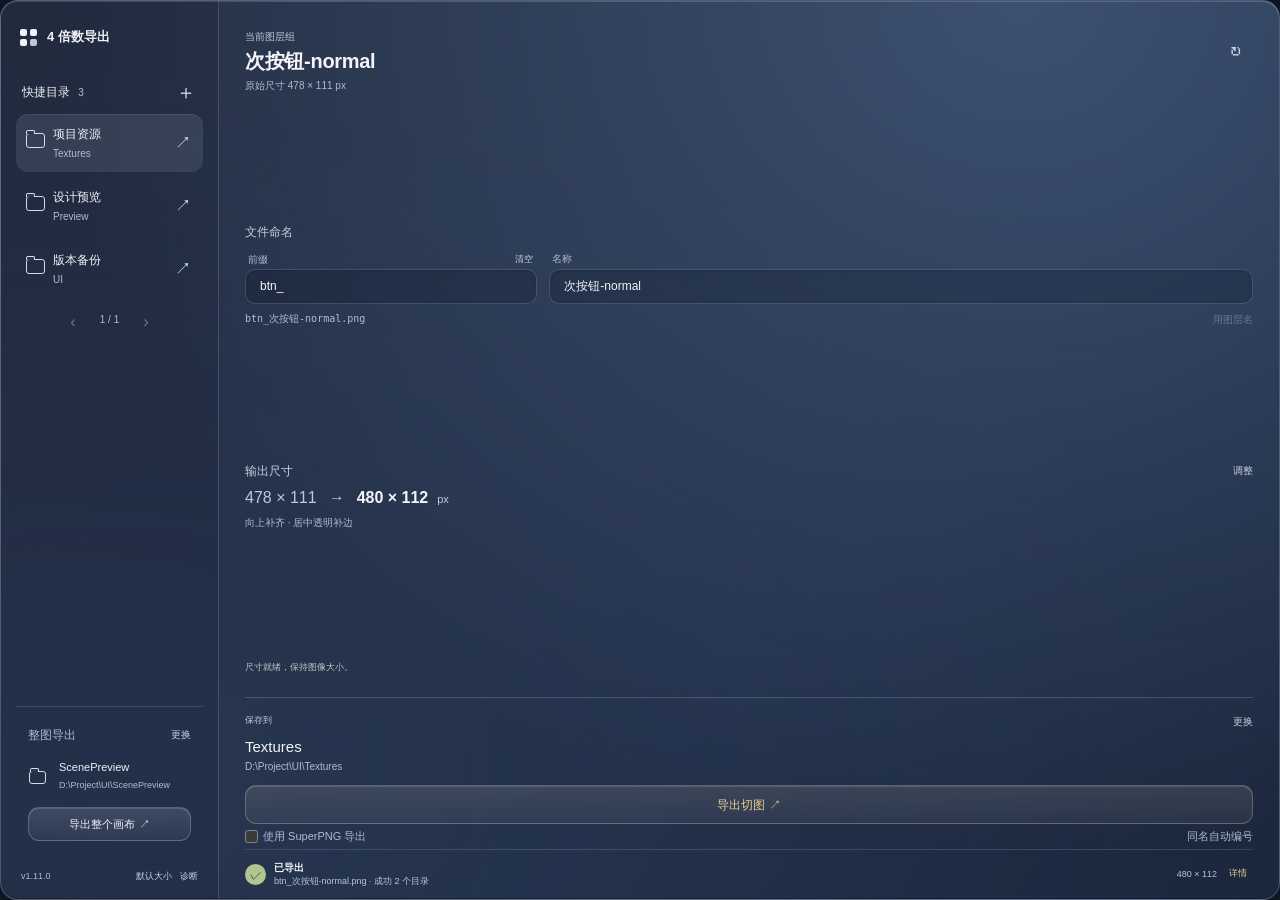
==== commit d488a557: "feat: add optional SuperPNG export in v1.11.0" ====
--- a/界面预览.html
+++ b/界面预览.html
@@ -2,6 +2,7 @@
 <html lang="zh-CN">
 <head><meta charset="utf-8"><meta name="viewport" content="width=device-width,initial-scale=1">
 <title>4 倍数导出 · 界面预览（示例数据）</title><style>
+
 :root{--ink:#202530;--muted:#6a7281;--link:#52647d;--line:#e1e4e9;--white:#fff;--base:#f0f1f3}*{box-sizing:border-box}html,body{height:100%;width:100%;margin:0}body{font:12px/1.5 -apple-system,BlinkMacSystemFont,"Segoe UI","Microsoft YaHei",sans-serif;background:var(--base);color:var(--ink);overflow:hidden}button,input,select,textarea{font:inherit}button{border:0;cursor:pointer;color:inherit;transition:background .15s}button:disabled{opacity:.4;cursor:default}button:focus-visible,summary:focus-visible,input:focus,select:focus{outline:2px solid #92a2ba;outline-offset:2px}input:focus{background:#fff}button:hover:not(:disabled){background:#e9ecf0}[hidden]{display:none!important}h1,h2,p{margin:0}h2{font-size:12px;font-weight:600}.app{display:flex;height:100%;width:100%;background:linear-gradient(120deg,#f6f7f8,#eef0f2)}.sidebar{width:218px;flex:0 0 218px;display:flex;flex-direction:column;min-height:0;padding:22px 15px 12px;border-right:1px solid #e9ebee;background:rgba(255,255,255,.3)}.brand{display:flex;align-items:center;gap:10px;height:28px;margin-bottom:27px}.brand strong{font-size:13px}.brand-mark{display:grid;grid-template-columns:7px 7px;gap:3px;width:17px;flex-shrink:0;margin-left:4px}.brand-mark i{height:7px;border-radius:2px;background:#59606a}.brand-mark i:last-child{background:#8c99a1}.sidebar-heading{display:flex;justify-content:space-between;align-items:center;font-weight:600;margin:0 6px 9px}.sidebar-heading small{font-weight:400;color:var(--muted);font-size:10px;margin-left:5px}.icon-button{background:transparent;width:27px;height:27px;border-radius:50%;font-size:20px;line-height:24px;font-weight:300}.preset-list{min-height:0;overflow:hidden}.preset{position:relative;padding:9px 34px 9px 30px;border-radius:17px;margin-bottom:5px;min-height:58px}.preset:first-child,.preset.active{background:rgba(255,255,255,.9)}.preset:before,.folder-icon{content:"";display:block;width:17px;height:13px;border:1.5px solid #626b79;border-radius:3px;position:absolute;left:10px;top:19px}.preset:after,.folder-icon:after{content:"";position:absolute;width:7px;height:3px;left:0;top:-4px;border:1.5px solid #626b79;border-bottom:0;border-radius:2px 2px 0 0;background:#f5f6f7}.preset:after{left:10px;top:16px}.preset-row{display:block}.preset-name{display:block;width:100%;height:23px;min-width:0;padding:0;border:0;background:transparent;color:var(--ink);font-size:12px;font-weight:500;border-radius:3px}.preset-quick{position:absolute;right:7px;top:15px;width:28px;height:28px;border:1px solid #edf0f3;border-radius:50%;background:#fff;font-size:0}.preset-quick:after{content:"→";font-size:16px;color:#526072}.preset-remove{position:absolute;right:1px;top:-4px;width:17px;height:17px;border-radius:50%;background:#e5e8ed;color:#596575;font-size:12px;opacity:0}.preset:hover .preset-remove,.preset:focus-within .preset-remove,.preset-remove:focus{opacity:1}.preset-path{height:15px;font-size:10px;color:var(--muted);overflow:hidden;white-space:nowrap;text-overflow:ellipsis}.preset-empty{font-size:11px;color:var(--muted);padding:12px 6px}.preset-pages{display:flex;justify-content:center;align-items:center;height:25px;margin-top:4px;color:var(--muted);font-size:10px}.preset-pages button{height:23px;width:25px;border-radius:8px;background:transparent;font-size:17px}.preset-pages span{min-width:48px;text-align:center}.sidebar-bottom{margin-top:auto;flex-shrink:0;padding:13px 12px 12px;background:#fff;border-radius:23px}.canvas-destination-heading{display:flex;align-items:center;justify-content:space-between;margin-bottom:15px}.text-button{color:var(--link);background:transparent;padding:2px 0;font-size:10px;white-space:nowrap;border-radius:3px}.canvas-destination strong{display:block;font-size:11px;font-weight:500;overflow:hidden;text-overflow:ellipsis;white-space:nowrap}.folder-copy{display:flex;position:relative;align-items:center;gap:13px;min-width:0}.folder-copy>div{flex:1;min-width:0}.folder-copy .folder-icon{position:relative;top:auto;left:auto;flex:0 0 17px;margin:3px 1px 0}.canvas-destination p{font-size:9px;color:var(--muted);white-space:nowrap;text-overflow:ellipsis;overflow:hidden;margin-top:3px}.canvas-sidebar-export{display:block;width:100%;height:34px;border-radius:20px;margin-top:15px;background:#e9ebef;font-weight:600;font-size:11px;white-space:nowrap;overflow:hidden;text-overflow:ellipsis}footer{display:flex;align-items:center;gap:8px;font-size:9px;color:var(--muted);height:20px;margin-top:14px;padding:0 5px;flex-shrink:0}footer button:first-of-type{margin-left:auto}footer .text-button{font-size:9px}.workspace{display:flex;flex-direction:column;flex:1;min-width:0;min-height:0;overflow:hidden;padding:25px 0 0}.workspace-content{padding:0 26px;flex:1;min-height:0;overflow:visible}.source{position:relative;padding-right:40px}.source-meta{color:#535c6b;font-size:10px;height:20px;display:flex;align-items:center}.refresh-button{position:absolute;right:0;top:5px;width:34px;height:34px;border-radius:50%;background:#fff;font-size:23px;color:#586170;font-weight:300}.source h1{font-size:20px;font-weight:600;line-height:1.5;letter-spacing:-.3px;white-space:nowrap;overflow:hidden;text-overflow:ellipsis}#original{font-size:10px;color:var(--muted);margin-top:2px;white-space:nowrap;overflow:hidden;text-overflow:ellipsis}.filename-settings{margin-top:20px}.naming-fields{display:flex;gap:12px;margin-top:10px}.prefix-field{flex:0 0 29%;min-width:0}.name-field{flex:1;min-width:0}.field-label-row{display:flex;justify-content:space-between;align-items:center;height:18px}.naming-fields label{display:block;color:var(--muted);font-size:10px;margin:0 3px 3px}.field-label-row label{margin-bottom:0}.field-label-row .text-button{font-size:9px;margin-right:4px;padding:0}.naming-fields input{width:100%;height:34px;border:0;border-radius:24px;background:#fff;padding:6px 14px;color:var(--ink);font-size:12px}.naming-fields input::placeholder{font-size:10px;color:#7c8490}.filename-preview{display:flex;align-items:center;gap:8px;min-width:0;height:25px;margin-top:3px}.filename-preview strong{font:10px/1.4 Consolas,monospace;font-weight:400;color:#747d8d;white-space:nowrap;text-overflow:ellipsis;overflow:hidden;min-width:0;flex:1}.size-card{margin-top:15px;position:relative}.card-heading{display:flex;justify-content:space-between;align-items:center}.size-summary{display:flex;align-items:baseline;gap:9px;margin-top:6px;white-space:nowrap;font-size:15px;font-variant-numeric:tabular-nums}.size-summary>span{color:var(--muted)}.size-summary>span:last-child{font-size:11px}.size-summary strong{font-weight:600}.size-arrow{padding:0 3px}.size-note{color:var(--muted);font-size:10px;margin-top:5px}.size-settings summary{list-style:none;cursor:pointer;color:var(--link);font-size:10px}.size-settings summary::-webkit-details-marker{display:none}.size-editor{position:absolute;right:0;top:24px;width:260px;max-width:100%;padding:15px;background:#fff;border:1px solid var(--line);border-radius:17px;box-shadow:0 10px 30px #303c5026;z-index:20}.dimensions{display:flex;align-items:center;gap:10px}.dimensions label{flex:1;min-width:0}.dimensions label span{display:block;font-size:10px;color:var(--muted);margin-bottom:4px}.dimensions input{width:100%;height:30px;padding:4px 8px;border:1px solid var(--line);border-radius:8px;background:#f7f8fa;color:var(--ink)}.size-tools{display:flex;align-items:center;justify-content:space-between;margin-top:12px;font-size:10px;color:var(--muted)}.pill-button{background:#edf0f3;border-radius:12px;padding:5px 8px;color:var(--link);font-size:10px}.size-tools select{border:1px solid var(--line);border-radius:6px;background:#fff;color:var(--ink);height:25px;font-size:10px}#padding{font-size:9px;color:var(--muted);margin-top:10px}.manual-export{width:100%;height:29px;margin-top:10px;border-radius:15px;background:#e8ebf0;font-size:10px}.status{height:17px;line-height:17px;font-size:9px;color:var(--muted);white-space:nowrap;overflow:hidden;text-overflow:ellipsis;margin-top:6px}.status.error{color:#a04454}.status.warning{color:#8a692c}.status.working{color:#526b91}.status.ok{color:#5a6e62}.action-dock{position:relative;flex:0 0 auto;background:#e7e9ed;border-radius:28px 28px 0 0;padding:16px 25px 0;margin-top:12px}.action-heading{display:flex;align-items:center;gap:10px;margin-bottom:10px}.action-heading h2{font-size:14px}.action-heading>span{font-size:10px;color:var(--muted)}.destination{padding:10px 16px 12px;border-radius:19px;background:#fff;margin-bottom:9px}.destination-heading{display:flex;align-items:center;justify-content:space-between;font-size:9px;margin-bottom:5px}.destination strong{font-size:12px;font-weight:500;display:block;white-space:nowrap;overflow:hidden;text-overflow:ellipsis}#directory{font-size:10px;color:var(--muted);white-space:nowrap;overflow:hidden;text-overflow:ellipsis;margin-top:1px}.primary{display:block;width:100%;height:36px;border:1px solid #d8dce2;border-radius:23px;background:#fff;color:#202735;font-weight:600;font-size:12px;box-shadow:0 2px 4px #27344b07}.export-note{text-align:center;color:var(--muted);height:26px;line-height:26px;font-size:9px}.feedback-slot{position:relative;height:49px;margin:0 -25px;flex-shrink:0;border-radius:25px 25px 0 0;background:#fff}.feedback-placeholder{position:absolute;inset:0;display:flex;align-items:center;justify-content:center;color:var(--muted);font-size:10px}.report:not([hidden])~.feedback-placeholder{display:none}.report{position:absolute;inset:0;padding:10px 20px;border-radius:25px 25px 0 0;background:#fff}.report-header{display:flex;align-items:center;height:29px;padding-right:36px;gap:8px;min-width:0}.report-icon{height:21px;width:21px;flex:0 0 21px;border-radius:50%;background:#83a16e;color:#fff;display:flex;align-items:center;justify-content:center;font-size:12px}.report-heading{flex:1;min-width:0}.report-heading h2{font-size:10px;font-weight:600;line-height:14px}.report-heading p{font-size:9px;color:var(--muted);overflow:hidden;text-overflow:ellipsis;white-space:nowrap;line-height:13px}.report-size{font-size:9px;color:var(--muted);white-space:nowrap}.report-details-button{position:absolute;right:15px;top:16px;color:var(--link);font-size:9px;background:transparent}.report.error .report-icon{background:#b86876}.report.partial .report-icon{background:#ac9158}.report-list{position:absolute;left:10px;right:10px;bottom:calc(100% + 8px);max-height:220px;overflow-y:auto;padding:10px 14px;background:#fff;border:1px solid var(--line);border-radius:16px;box-shadow:0 8px 30px #27354c24;z-index:30}.report-item{display:flex;align-items:center;padding:8px 0;border-bottom:1px solid var(--line);gap:7px}.report-item:last-child{border:0}.report-item-copy{min-width:0;flex:1}.report-item-icon{color:#668355}.report-file,.report-path{font-size:10px;color:var(--ink);white-space:nowrap;overflow:hidden;text-overflow:ellipsis}.report-path{font-size:9px;color:var(--muted);margin-top:2px}.failed .report-item-icon,.failed .report-file{color:#a14d5f}.report-open{font-size:9px;white-space:nowrap;border-radius:8px;background:#eef0f3;padding:4px 6px;color:var(--link)}#debug{position:absolute;left:10px;right:10px;bottom:calc(100% + 8px);width:calc(100% - 20px);height:180px;padding:12px;border:1px solid var(--line);border-radius:13px;background:#fff;color:var(--ink);font:10px/1.5 Consolas,monospace;z-index:40}::-webkit-scrollbar{width:4px}::-webkit-scrollbar-thumb{background:#c6cdd7;border-radius:4px}
 @media(max-width:650px){.sidebar{width:175px;flex-basis:175px;padding:18px 10px 10px}.workspace-content{padding:0 18px}.workspace{padding-top:20px}.action-dock{padding-left:18px;padding-right:18px}.feedback-slot{margin-left:-18px;margin-right:-18px}.brand{gap:7px}.brand strong{font-size:12px}.size-summary{font-size:14px;gap:6px}.canvas-dock{padding:12px 10px}.report-size{display:none}.report{padding-left:14px}.naming-fields{gap:8px}.filename-preview strong{font-size:9px}}
 @media(max-width:480px){.sidebar{width:137px;flex-basis:137px;padding:14px 7px 8px}.brand{margin-bottom:20px;gap:6px}.brand strong{font-size:10px}.brand-mark{grid-template-columns:6px 6px;gap:2px;width:14px;margin-left:0}.brand-mark i{height:6px}.sidebar-heading{font-size:11px;margin-left:4px;margin-right:0}.preset{padding-left:24px;padding-right:28px}.preset:before{left:5px;width:14px}.preset:after{left:5px}.preset-name{font-size:10px}.preset-quick{right:2px;width:24px;height:24px;top:17px}.preset-path{font-size:9px}.canvas-dock{padding:11px 8px;border-radius:18px}.canvas-destination-heading{margin-bottom:10px}.canvas-destination-heading h2{font-size:10px}.canvas-destination strong{font-size:10px}.canvas-destination .folder-icon{display:none}.canvas-sidebar-export{font-size:9px;height:31px;margin-top:10px}.canvas-destination p{font-size:8px}footer{gap:5px;font-size:8px;padding:0}footer .text-button{font-size:8px}.workspace-content{padding:0 13px}.workspace{padding-top:17px}.source h1{font-size:16px}.source{padding-right:24px}.source-meta{font-size:9px}.refresh-button{width:26px;height:26px;font-size:19px}.naming-fields{gap:7px}.naming-fields input{padding:6px 10px;font-size:11px}.filename-preview .text-button{font-size:9px}.size-summary{font-size:13px;gap:4px}.size-summary>span:last-child{font-size:9px}.size-arrow{padding:0}.action-dock{padding-left:13px;padding-right:13px;border-radius:23px 23px 0 0}.destination{padding:9px 11px;border-radius:16px}.feedback-slot{margin-left:-13px;margin-right:-13px}.report-icon{display:none}.report-header{gap:0;padding-right:25px}.report-details-button{right:10px}.folder-copy{gap:8px}}
@@ -69,6 +70,10 @@
 .workspace-content{display:flex;flex-direction:column;justify-content:space-between;padding-bottom:8px}
 .workspace-content>.source,.workspace-content>.filename-settings,.workspace-content>.size-card,.workspace-content>.status{flex-shrink:0}
 .filename-settings,.size-card{margin-top:0}.status{margin-top:0}
+.export-options{display:flex;align-items:center;justify-content:space-between;gap:8px;height:25px;font-size:11px;color:var(--muted)}
+.superpng-option{display:flex;align-items:center;gap:5px;cursor:pointer;white-space:nowrap}
+.superpng-option input{width:13px;height:13px;margin:0;flex-shrink:0}
+@media(max-height:580px){.export-options{height:21px}}
 </style></head>
 <body><div class="app">
 <aside class="sidebar" aria-label="快捷导出目录">
@@ -80,7 +85,7 @@
   <section class="canvas-destination"><div class="canvas-destination-heading"><h2>整图导出</h2><button id="canvasFolder" class="text-button">＋ 添加</button></div><div class="folder-copy"><span class="folder-icon" aria-hidden="true"></span><div><strong id="canvasDirectoryName">先添加目录</strong><p id="canvasDirectory">与切图目录独立</p></div></div></section>
   <button id="canvas" class="canvas-sidebar-export" title="导出整个画布到上方目录" disabled>导出整个画布 ↗</button>
  </div>
- <footer><span>v1.10.2</span><button id="restoreSize" class="text-button" title="恢复 760 × 620 的窗口内容尺寸">默认大小</button><button id="diagnose" class="text-button">诊断</button></footer>
+ <footer><span>v1.11.0</span><button id="restoreSize" class="text-button" title="恢复 760 × 620 的窗口内容尺寸">默认大小</button><button id="diagnose" class="text-button">诊断</button></footer>
 </aside>
 <main class="workspace">
  <div class="workspace-content">
@@ -91,7 +96,7 @@
  </div>
  <div class="action-dock"><div class="action-heading"><h2>准备导出</h2><span>PNG</span></div>
   <section class="destination"><div class="destination-heading"><span>保存到</span><button id="folder" class="text-button">更换</button></div><div class="folder-copy"><span class="folder-icon" aria-hidden="true"></span><div><strong id="directoryName">先选择导出目录</strong><p id="directory">尚未选择目录</p></div></div></section>
-  <button id="quick" class="primary" disabled>导出切图 ↗</button><p class="export-note">原图不缩放 · 同名自动编号</p>
+  <button id="quick" class="primary" disabled>导出切图 ↗</button><div class="export-options"><label class="superpng-option" title="应用于切图、快捷目录及整图；需先安装 SuperPNG 插件"><input id="superPNG" type="checkbox">使用 SuperPNG 导出</label><span>同名自动编号</span></div>
   <div class="feedback-slot"><section id="report" class="report" hidden aria-live="polite"><div class="report-header"><span id="reportIcon" class="report-icon">✓</span><div class="report-heading"><h2 id="reportTitle">已导出</h2><p id="reportSummary"></p></div><span id="reportSize" class="report-size"></span></div><button id="reportDetails" class="report-details-button" disabled>详情</button><div id="reportList" class="report-list" hidden></div></section><span class="feedback-placeholder">导出结果将在这里显示</span></div>
   <p id="result" hidden></p><textarea id="debug" hidden readonly aria-label="诊断信息，可按 Ctrl+C 复制"></textarea>
  </div>
@@ -169,6 +174,7 @@
   $('folder').onclick=$('addPreset').onclick=function(){$('status').textContent='安装插件后，可选择真实目录；此页面仅预览界面。';};$('refresh').onclick=function(){$('status').textContent='示例对象：次按钮-normal · 478 × 111 px';};$('diagnose').onclick=function(){$('debug').hidden=!$('debug').hidden;$('debug').value='界面预览，未连接 Photoshop。';};
   $('reportDetails').onclick=function(){$('reportList').hidden=!$('reportList').hidden;$('reportDetails').textContent=$('reportList').hidden?'详情':'收起';};$('restoreSize').onclick=function(){$('status').textContent='预览默认尺寸：760 × 620。';};
   $('presetPrev').onclick=function(){pageIndex--;render();};$('presetNext').onclick=function(){pageIndex++;render();};window.addEventListener('resize',function(){pageSize=window.innerHeight>=580?3:2;render();});
+  $('superPNG').onchange=function(){$('status').textContent=this.checked?'已模拟启用 SuperPNG，真实导出需先安装 SuperPNG 插件。':'已模拟切回普通 PNG。';};
   render();report(dirs.slice(0,2));
 }());
 </script></body></html>
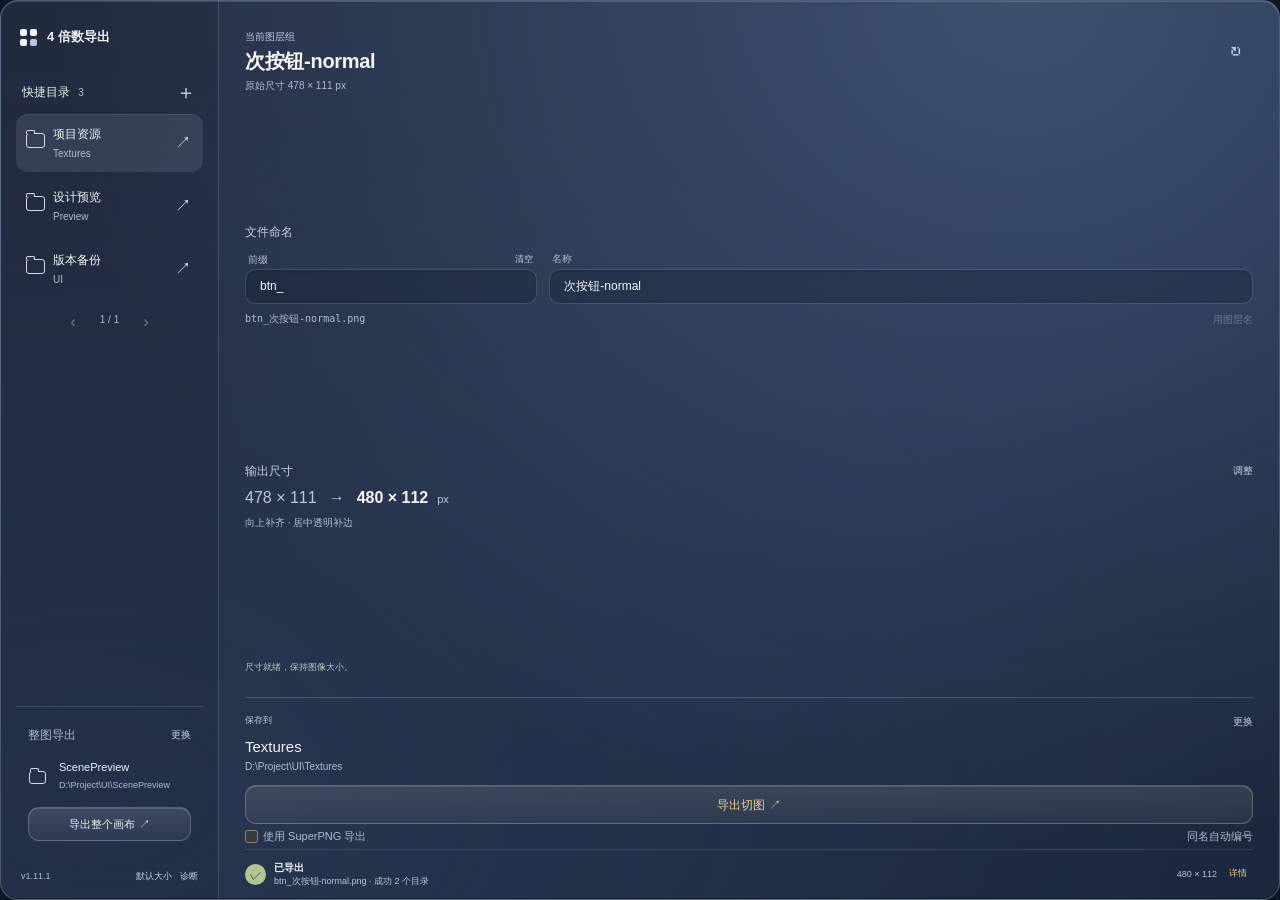
==== commit 57dac753: "fix: separate selection tracking from rendering in v1.11.1" ====
--- a/界面预览.html
+++ b/界面预览.html
@@ -85,7 +85,7 @@
   <section class="canvas-destination"><div class="canvas-destination-heading"><h2>整图导出</h2><button id="canvasFolder" class="text-button">＋ 添加</button></div><div class="folder-copy"><span class="folder-icon" aria-hidden="true"></span><div><strong id="canvasDirectoryName">先添加目录</strong><p id="canvasDirectory">与切图目录独立</p></div></div></section>
   <button id="canvas" class="canvas-sidebar-export" title="导出整个画布到上方目录" disabled>导出整个画布 ↗</button>
  </div>
- <footer><span>v1.11.0</span><button id="restoreSize" class="text-button" title="恢复 760 × 620 的窗口内容尺寸">默认大小</button><button id="diagnose" class="text-button">诊断</button></footer>
+ <footer><span>v1.11.1</span><button id="restoreSize" class="text-button" title="恢复 760 × 620 的窗口内容尺寸">默认大小</button><button id="diagnose" class="text-button">诊断</button></footer>
 </aside>
 <main class="workspace">
  <div class="workspace-content">
